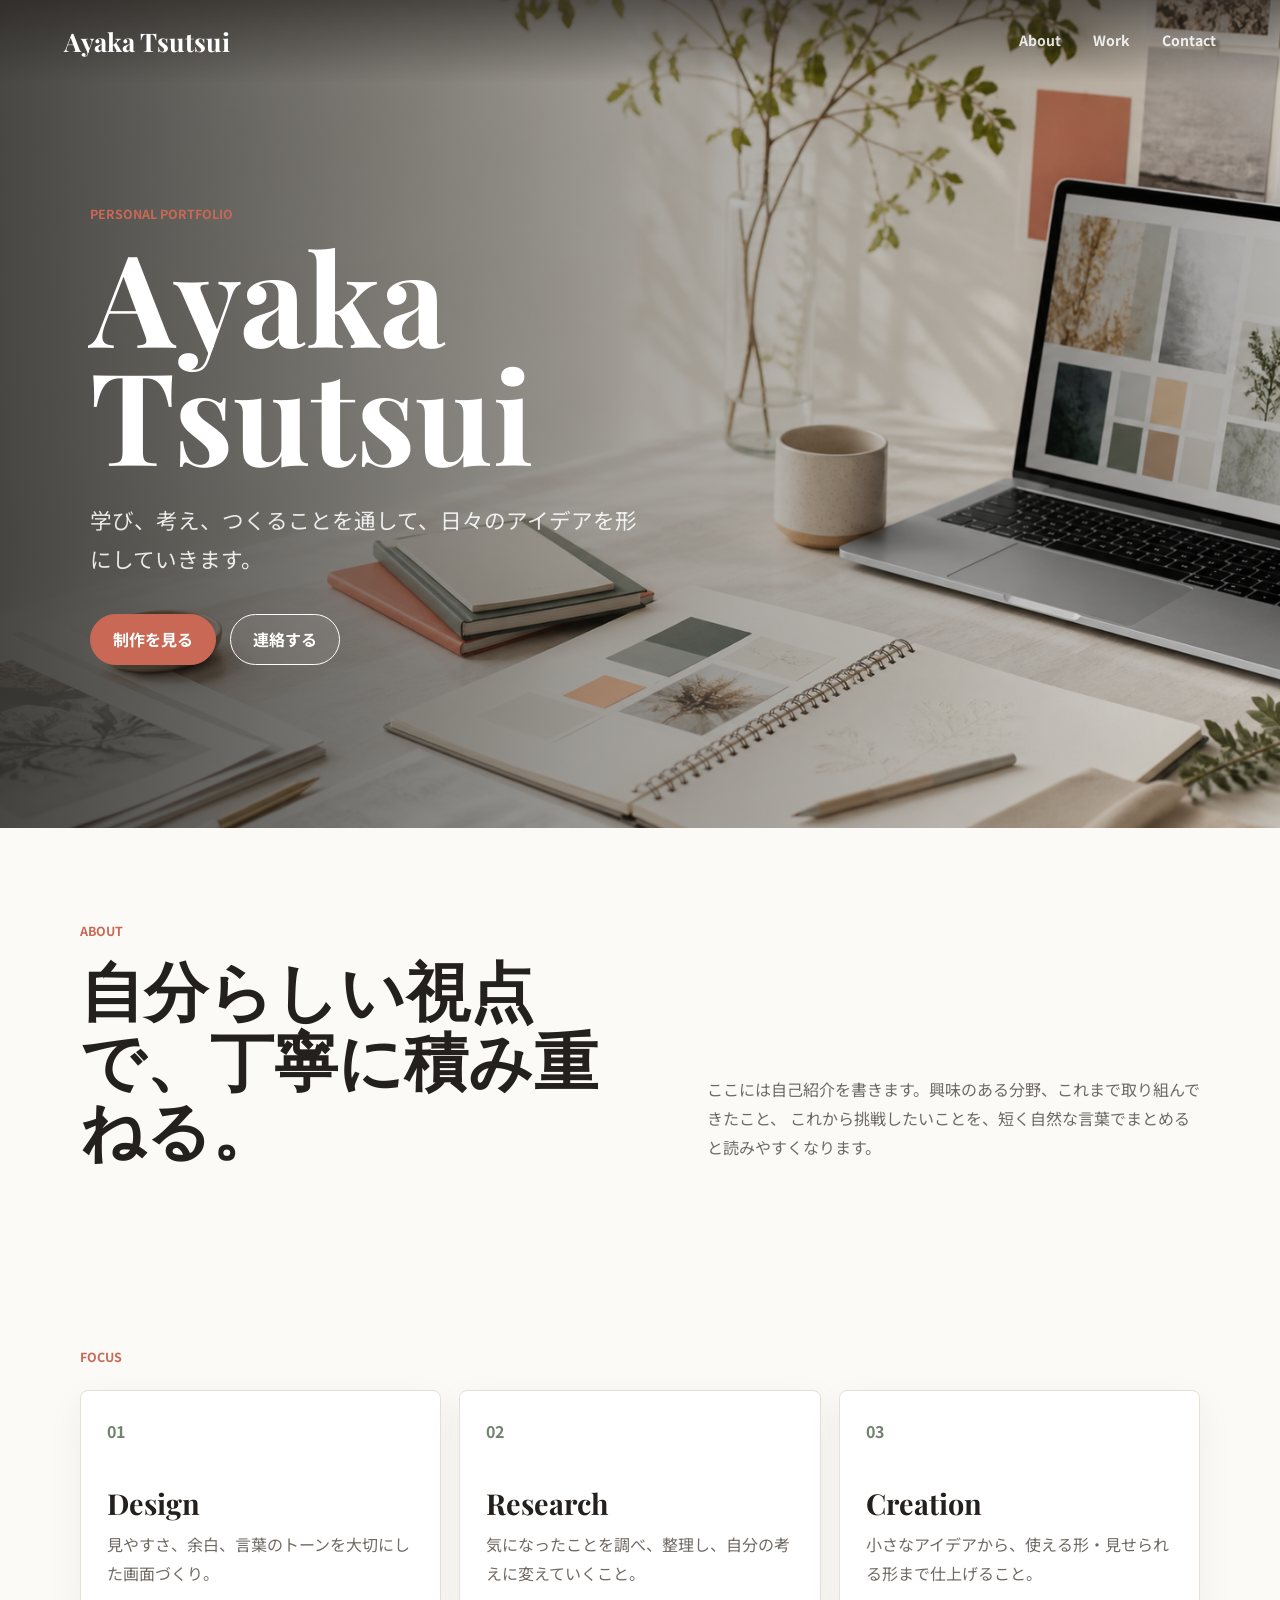
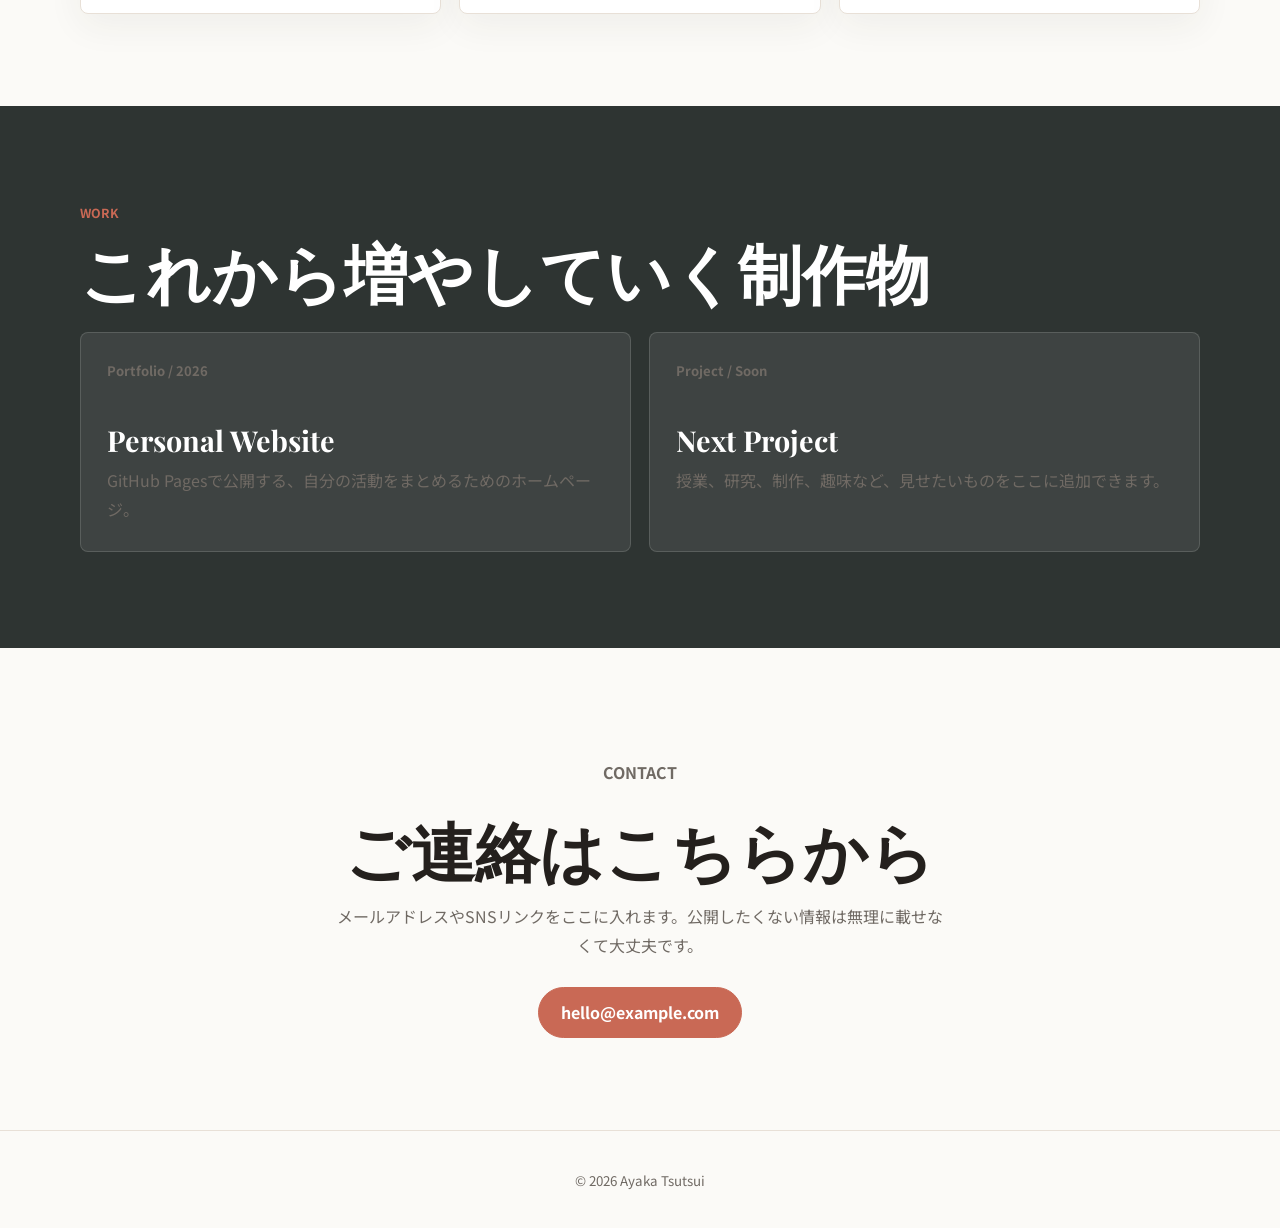
==== index.html @ d6a98eb7 "Create initial homepage" ====
<!doctype html>
<html lang="ja">
  <head>
    <meta charset="utf-8">
    <meta name="viewport" content="width=device-width, initial-scale=1">
    <meta
      name="description"
      content="Ayaka Tsutsuiのポートフォリオサイト。プロフィール、活動、制作物、連絡先を掲載しています。"
    >
    <title>Ayaka Tsutsui | Portfolio</title>
    <link rel="preconnect" href="https://fonts.googleapis.com">
    <link rel="preconnect" href="https://fonts.gstatic.com" crossorigin>
    <link
      href="https://fonts.googleapis.com/css2?family=Noto+Sans+JP:wght@400;500;700&family=Playfair+Display:wght@600;700&display=swap"
      rel="stylesheet"
    >
    <link rel="stylesheet" href="style.css">
  </head>
  <body>
    <header class="site-header">
      <a class="brand" href="#top">Ayaka Tsutsui</a>
      <nav class="nav" aria-label="メインナビゲーション">
        <a href="#about">About</a>
        <a href="#work">Work</a>
        <a href="#contact">Contact</a>
      </nav>
    </header>

    <main id="top">
      <section class="hero" aria-labelledby="hero-title">
        <div class="hero__content">
          <p class="eyebrow">Personal Portfolio</p>
          <h1 id="hero-title">Ayaka Tsutsui</h1>
          <p class="lead">
            学び、考え、つくることを通して、日々のアイデアを形にしていきます。
          </p>
          <div class="hero__actions">
            <a class="button button--primary" href="#work">制作を見る</a>
            <a class="button button--ghost" href="#contact">連絡する</a>
          </div>
        </div>
      </section>

      <section id="about" class="section section--intro">
        <div>
          <p class="section-label">About</p>
          <h2>自分らしい視点で、丁寧に積み重ねる。</h2>
        </div>
        <p>
          ここには自己紹介を書きます。興味のある分野、これまで取り組んできたこと、
          これから挑戦したいことを、短く自然な言葉でまとめると読みやすくなります。
        </p>
      </section>

      <section class="section">
        <p class="section-label">Focus</p>
        <div class="feature-grid">
          <article class="feature">
            <span>01</span>
            <h3>Design</h3>
            <p>見やすさ、余白、言葉のトーンを大切にした画面づくり。</p>
          </article>
          <article class="feature">
            <span>02</span>
            <h3>Research</h3>
            <p>気になったことを調べ、整理し、自分の考えに変えていくこと。</p>
          </article>
          <article class="feature">
            <span>03</span>
            <h3>Creation</h3>
            <p>小さなアイデアから、使える形・見せられる形まで仕上げること。</p>
          </article>
        </div>
      </section>

      <section id="work" class="section section--work">
        <div class="section-heading">
          <p class="section-label">Work</p>
          <h2>これから増やしていく制作物</h2>
        </div>
        <div class="work-list">
          <article class="work-item">
            <p class="work-item__meta">Portfolio / 2026</p>
            <h3>Personal Website</h3>
            <p>GitHub Pagesで公開する、自分の活動をまとめるためのホームページ。</p>
          </article>
          <article class="work-item">
            <p class="work-item__meta">Project / Soon</p>
            <h3>Next Project</h3>
            <p>授業、研究、制作、趣味など、見せたいものをここに追加できます。</p>
          </article>
        </div>
      </section>

      <section id="contact" class="section section--contact">
        <p class="section-label">Contact</p>
        <h2>ご連絡はこちらから</h2>
        <p>
          メールアドレスやSNSリンクをここに入れます。公開したくない情報は無理に載せなくて大丈夫です。
        </p>
        <a class="button button--primary" href="mailto:hello@example.com">hello@example.com</a>
      </section>
    </main>

    <footer class="site-footer">
      <small>&copy; 2026 Ayaka Tsutsui</small>
    </footer>
  </body>
</html>
---- style.css ----
:root {
  --bg: #fbfaf7;
  --paper: #ffffff;
  --ink: #24201d;
  --muted: #706a64;
  --line: #e8e0d7;
  --coral: #c96955;
  --sage: #72836f;
  --charcoal: #2e3432;
  --shadow: 0 22px 70px rgba(55, 45, 36, 0.14);
}

* {
  box-sizing: border-box;
}

html {
  scroll-behavior: smooth;
}

body {
  margin: 0;
  color: var(--ink);
  background: var(--bg);
  font-family: "Noto Sans JP", system-ui, sans-serif;
  line-height: 1.8;
}

a {
  color: inherit;
  text-decoration: none;
}

.site-header {
  position: fixed;
  z-index: 10;
  top: 0;
  left: 0;
  right: 0;
  display: flex;
  align-items: center;
  justify-content: space-between;
  gap: 24px;
  padding: 18px clamp(20px, 5vw, 64px);
  color: var(--paper);
  background: linear-gradient(180deg, rgba(36, 32, 29, 0.62), rgba(36, 32, 29, 0));
}

.brand {
  font-family: "Playfair Display", Georgia, serif;
  font-size: clamp(1.25rem, 2vw, 1.75rem);
  font-weight: 700;
}

.nav {
  display: flex;
  gap: clamp(14px, 3vw, 32px);
  font-size: 0.88rem;
  font-weight: 700;
}

.nav a {
  opacity: 0.86;
}

.nav a:hover {
  opacity: 1;
}

.hero {
  min-height: 92vh;
  display: grid;
  align-items: center;
  padding: 120px clamp(20px, 7vw, 92px) 80px;
  background:
    linear-gradient(90deg, rgba(26, 25, 22, 0.78), rgba(26, 25, 22, 0.38) 46%, rgba(26, 25, 22, 0.08)),
    url("assets/hero-workspace.png") center / cover;
}

.hero__content {
  width: min(680px, 100%);
  color: var(--paper);
}

.eyebrow,
.section-label {
  margin: 0 0 12px;
  color: var(--coral);
  font-size: 0.78rem;
  font-weight: 700;
  letter-spacing: 0;
  text-transform: uppercase;
}

.hero h1 {
  margin: 0;
  font-family: "Playfair Display", Georgia, serif;
  font-size: clamp(4rem, 10vw, 8.8rem);
  line-height: 0.92;
  letter-spacing: 0;
}

.lead {
  width: min(560px, 100%);
  margin: 28px 0 0;
  color: rgba(255, 255, 255, 0.88);
  font-size: clamp(1.05rem, 2vw, 1.35rem);
}

.hero__actions {
  display: flex;
  flex-wrap: wrap;
  gap: 14px;
  margin-top: 36px;
}

.button {
  display: inline-flex;
  align-items: center;
  justify-content: center;
  min-height: 46px;
  padding: 10px 22px;
  border: 1px solid currentColor;
  border-radius: 999px;
  font-weight: 700;
}

.button--primary {
  color: var(--paper);
  background: var(--coral);
  border-color: var(--coral);
}

.button--ghost {
  color: var(--paper);
  background: rgba(255, 255, 255, 0.08);
  backdrop-filter: blur(16px);
}

.section {
  width: min(1120px, calc(100% - 40px));
  margin: 0 auto;
  padding: 92px 0;
}

.section h2 {
  margin: 0;
  font-family: "Playfair Display", Georgia, serif;
  font-size: clamp(2.2rem, 5vw, 4.5rem);
  line-height: 1.08;
  letter-spacing: 0;
}

.section--intro {
  display: grid;
  grid-template-columns: minmax(0, 0.9fr) minmax(280px, 0.8fr);
  gap: clamp(32px, 6vw, 72px);
  align-items: end;
}

.section--intro > p,
.section--contact p {
  margin: 0;
  color: var(--muted);
  font-size: 1rem;
}

.feature-grid {
  display: grid;
  grid-template-columns: repeat(3, 1fr);
  gap: 18px;
  margin-top: 22px;
}

.feature,
.work-item {
  min-height: 220px;
  padding: 26px;
  border: 1px solid var(--line);
  border-radius: 8px;
  background: var(--paper);
  box-shadow: 0 12px 36px rgba(55, 45, 36, 0.06);
}

.feature span {
  color: var(--sage);
  font-weight: 700;
}

.feature h3,
.work-item h3 {
  margin: 42px 0 10px;
  font-family: "Playfair Display", Georgia, serif;
  font-size: 1.8rem;
  line-height: 1.1;
}

.feature p,
.work-item p {
  margin: 0;
  color: var(--muted);
}

.section--work {
  width: 100%;
  max-width: none;
  padding: 96px clamp(20px, 5vw, 64px);
  color: var(--paper);
  background: var(--charcoal);
}

.section-heading,
.work-list {
  width: min(1120px, 100%);
  margin-inline: auto;
}

.work-list {
  display: grid;
  grid-template-columns: repeat(2, 1fr);
  gap: 18px;
  margin-top: 26px;
}

.work-item {
  background: rgba(255, 255, 255, 0.08);
  border-color: rgba(255, 255, 255, 0.14);
  box-shadow: none;
}

.work-item__meta {
  color: #d6b8ad;
  font-size: 0.82rem;
  font-weight: 700;
}

.work-item h3 {
  color: var(--paper);
}

.section--contact {
  text-align: center;
}

.section--contact p {
  width: min(620px, 100%);
  margin: 18px auto 28px;
}

.section--contact .button {
  color: var(--paper);
}

.site-footer {
  padding: 34px 20px;
  color: var(--muted);
  text-align: center;
  border-top: 1px solid var(--line);
}

@media (max-width: 780px) {
  .site-header {
    align-items: flex-start;
    padding: 14px 18px;
  }

  .nav {
    gap: 12px;
    font-size: 0.78rem;
  }

  .hero {
    min-height: 86vh;
    padding: 104px 20px 54px;
    background:
      linear-gradient(180deg, rgba(26, 25, 22, 0.75), rgba(26, 25, 22, 0.4)),
      url("assets/hero-workspace.png") center / cover;
  }

  .hero h1 {
    font-size: clamp(3.4rem, 18vw, 5.2rem);
  }

  .section {
    width: min(100% - 32px, 1120px);
    padding: 68px 0;
  }

  .section--intro,
  .feature-grid,
  .work-list {
    grid-template-columns: 1fr;
  }

  .feature,
  .work-item {
    min-height: 190px;
  }
}
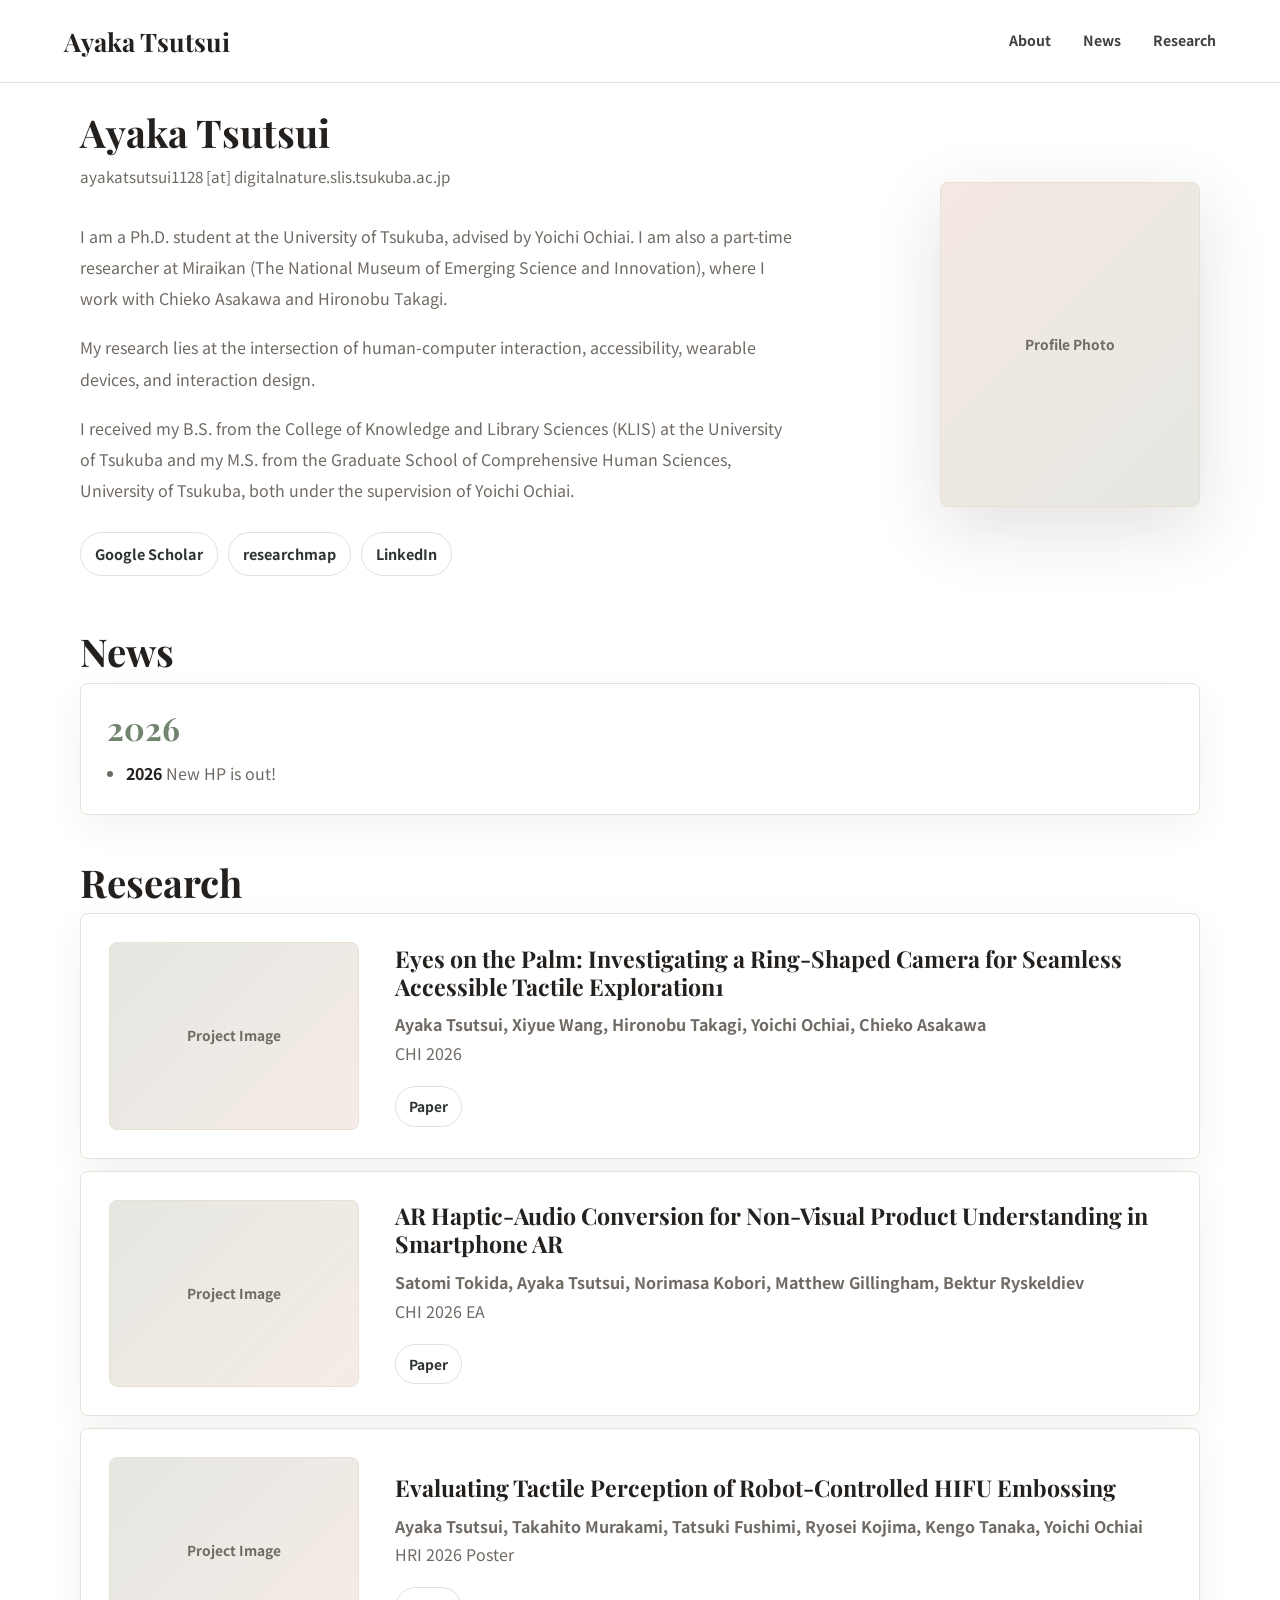
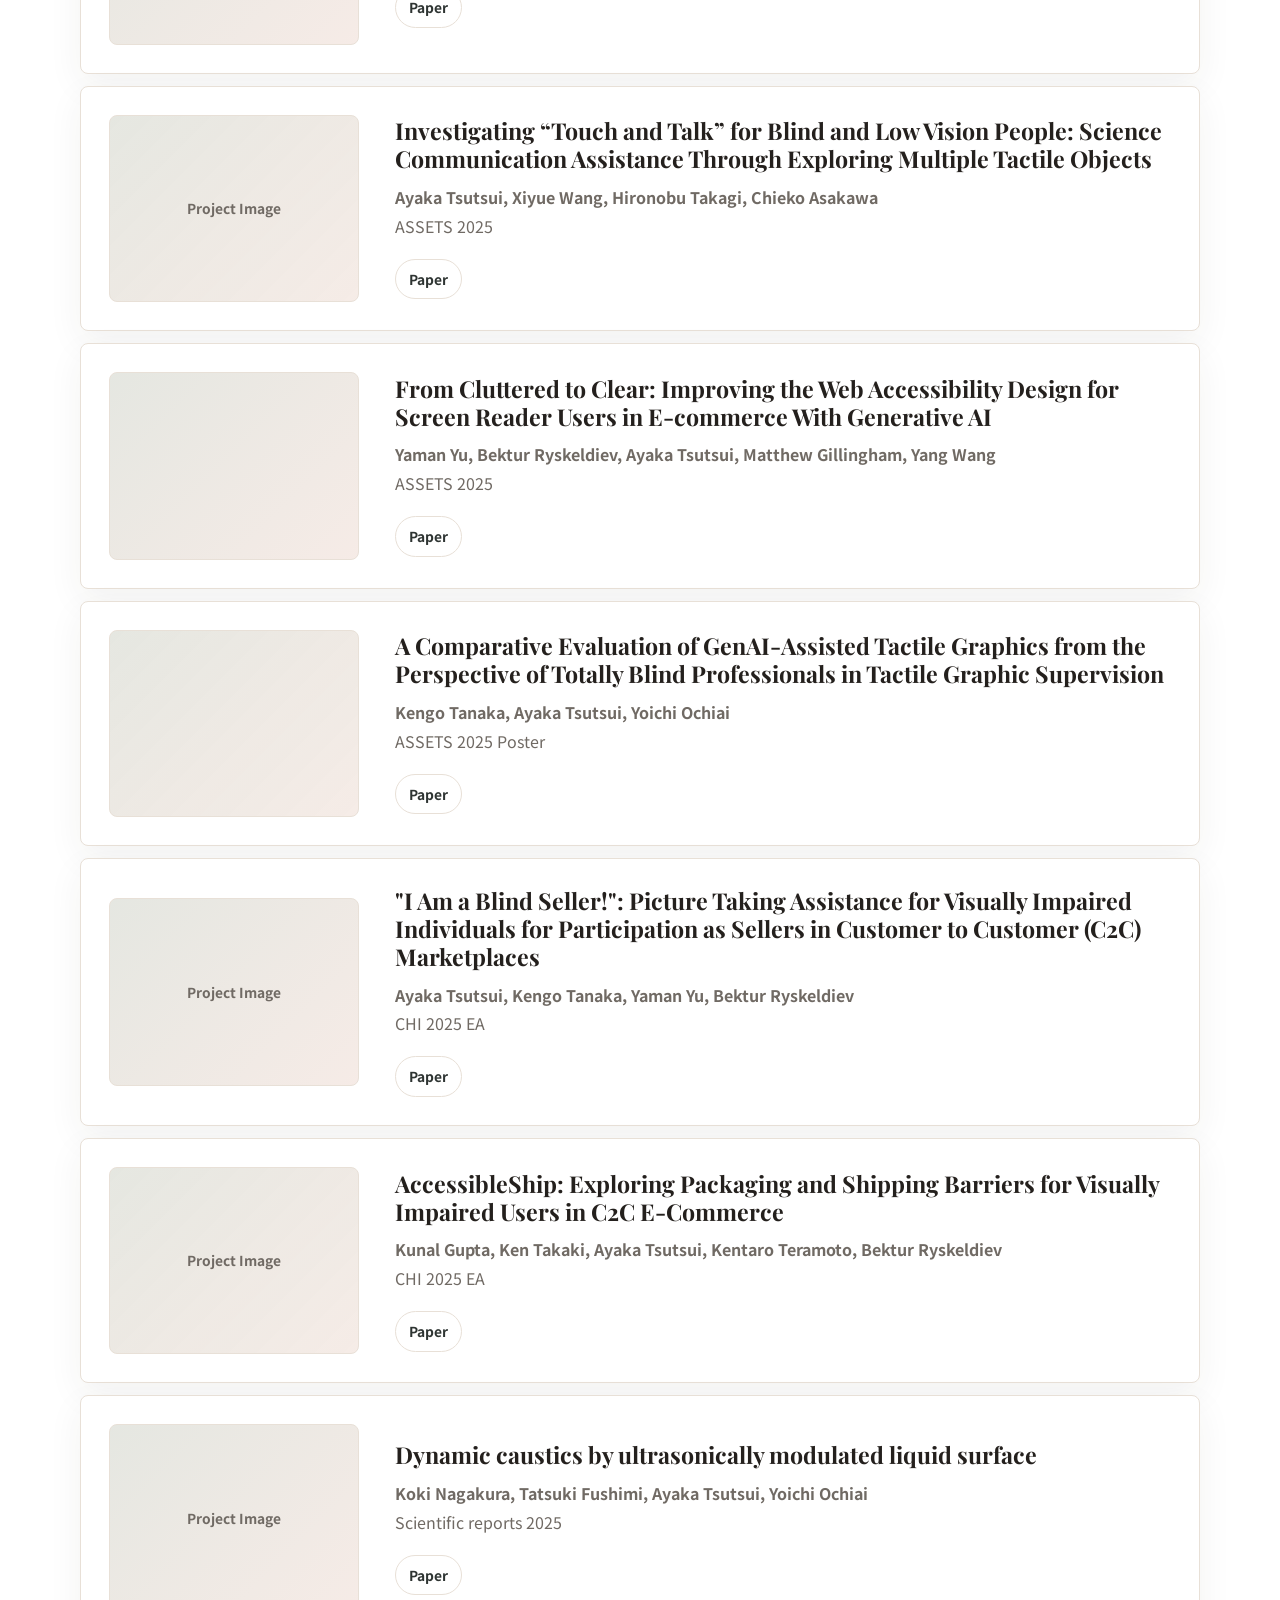
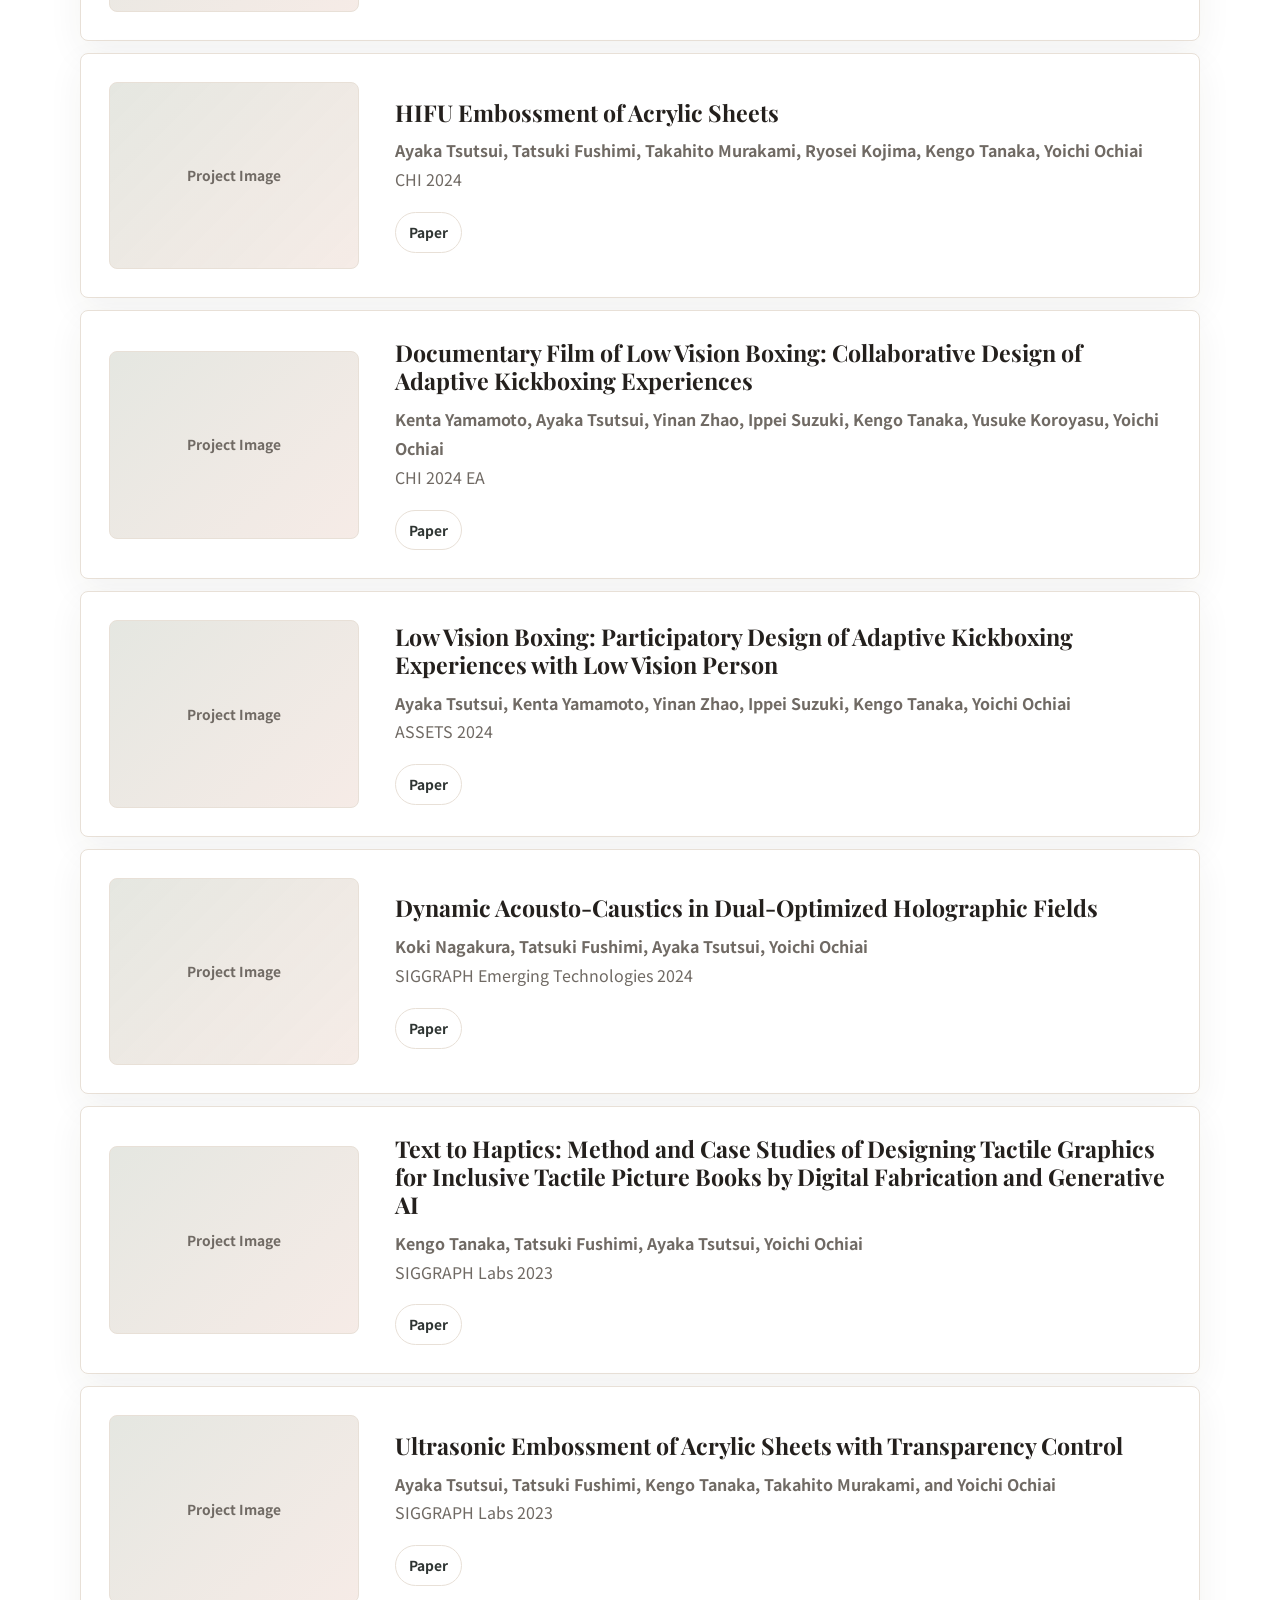
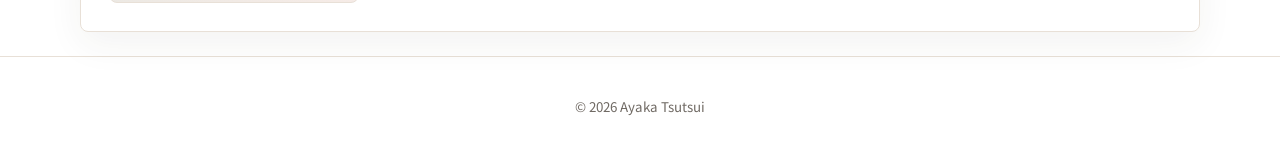
==== commit 252703ff: "Update homepage content" ====
--- a/index.html
+++ b/index.html
@@ -21,85 +21,342 @@
       <a class="brand" href="#top">Ayaka Tsutsui</a>
       <nav class="nav" aria-label="メインナビゲーション">
         <a href="#about">About</a>
-        <a href="#work">Work</a>
-        <a href="#contact">Contact</a>
+        <a href="#news">News</a>
+        <a href="#research">Research</a>
+        <!-- <a href="publications.html">Publications</a> -->
       </nav>
     </header>
 
     <main id="top">
-      <section class="hero" aria-labelledby="hero-title">
-        <div class="hero__content">
-          <p class="eyebrow">Personal Portfolio</p>
+      <section id="about" class="profile-hero" aria-labelledby="hero-title">
+        <div class="profile-copy">
           <h1 id="hero-title">Ayaka Tsutsui</h1>
-          <p class="lead">
-            学び、考え、つくることを通して、日々のアイデアを形にしていきます。
-          </p>
-          <div class="hero__actions">
-            <a class="button button--primary" href="#work">制作を見る</a>
-            <a class="button button--ghost" href="#contact">連絡する</a>
+          <p class="profile-email">ayakatsutsui1128 [at] digitalnature.slis.tsukuba.ac.jp</p>
+          <div class="profile-text">
+            <p>
+              I am a Ph.D. student at the University of Tsukuba, advised by Yoichi Ochiai. I am also a part-time researcher at Miraikan (The National Museum of Emerging Science and Innovation), where I work with Chieko Asakawa and Hironobu Takagi.
+            </p>
+            <p>
+              My research lies at the intersection of human-computer interaction, accessibility, wearable devices, and interaction design.
+            </p>
+            <p>
+              I received my B.S. from the College of Knowledge and Library Sciences (KLIS) at the University of Tsukuba and my M.S. from the Graduate School of Comprehensive Human Sciences, University of Tsukuba, both under the supervision of Yoichi Ochiai.
+            </p>
+          </div>
+          <div class="profile-links" aria-label="プロフィールリンク">
+            <a href="https://scholar.google.com/citations?user=X8KCWFUAAAAJ&amp;hl=ja" aria-label="Google Scholar">Google Scholar</a>
+            <a href="https://researchmap.jp/tsutsui.ayaka.2025" aria-label="researchmap">researchmap</a>
+            <!-- <a href="#" aria-label="GitHub">GitHub</a> -->
+            <a href="https://www.linkedin.com/in/ayaka-tsutsui-a34637187/?originalSubdomain=jp" aria-label="LinkedIn">LinkedIn</a>
           </div>
         </div>
-      </section>
-
-      <section id="about" class="section section--intro">
-        <div>
-          <p class="section-label">About</p>
-          <h2>自分らしい視点で、丁寧に積み重ねる。</h2>
-        </div>
-        <p>
-          ここには自己紹介を書きます。興味のある分野、これまで取り組んできたこと、
-          これから挑戦したいことを、短く自然な言葉でまとめると読みやすくなります。
-        </p>
-      </section>
-
-      <section class="section">
-        <p class="section-label">Focus</p>
-        <div class="feature-grid">
-          <article class="feature">
-            <span>01</span>
-            <h3>Design</h3>
-            <p>見やすさ、余白、言葉のトーンを大切にした画面づくり。</p>
-          </article>
-          <article class="feature">
-            <span>02</span>
-            <h3>Research</h3>
-            <p>気になったことを調べ、整理し、自分の考えに変えていくこと。</p>
-          </article>
-          <article class="feature">
-            <span>03</span>
-            <h3>Creation</h3>
-            <p>小さなアイデアから、使える形・見せられる形まで仕上げること。</p>
-          </article>
+        <div class="profile-photo" aria-label="プロフィール写真">
+          <span>Profile Photo</span>
         </div>
       </section>
 
-      <section id="work" class="section section--work">
-        <div class="section-heading">
-          <p class="section-label">Work</p>
-          <h2>これから増やしていく制作物</h2>
-        </div>
-        <div class="work-list">
-          <article class="work-item">
-            <p class="work-item__meta">Portfolio / 2026</p>
-            <h3>Personal Website</h3>
-            <p>GitHub Pagesで公開する、自分の活動をまとめるためのホームページ。</p>
-          </article>
-          <article class="work-item">
-            <p class="work-item__meta">Project / Soon</p>
-            <h3>Next Project</h3>
-            <p>授業、研究、制作、趣味など、見せたいものをここに追加できます。</p>
-          </article>
+      <section id="news" class="section section--news" aria-labelledby="news-title">
+        <h2 id="news-title">News</h2>
+        <div class="news-list">
+          <article class="news-year">
+            <h3>2026</h3>
+            <ul>
+              <li><time datetime="2026">2026</time> New HP is out!</li>
+              <!-- <li><time datetime="2026">2026</time> 新しい研究・活動情報を追加予定です。</li> -->
+            </ul>
+          </article>
+          <!-- <article class="news-year">
+            <h3>2025</h3>
+            <ul>
+              <li><time datetime="2025">2025</time> ここにニュースや発表実績を追加できます。</li>
+            </ul>
+          </article> -->
         </div>
       </section>
 
-      <section id="contact" class="section section--contact">
-        <p class="section-label">Contact</p>
-        <h2>ご連絡はこちらから</h2>
-        <p>
-          メールアドレスやSNSリンクをここに入れます。公開したくない情報は無理に載せなくて大丈夫です。
-        </p>
-        <a class="button button--primary" href="mailto:hello@example.com">hello@example.com</a>
+      <section id="research" class="section section--research" aria-labelledby="research-title">
+        <h2 id="research-title">Research</h2>
+        <div class="research-list">
+          <article class="research-item">
+            <div class="research-image">
+              <span>Project Image</span>
+            </div>
+            <div class="research-content">
+              <h3>Eyes on the Palm: Investigating a Ring-Shaped Camera for Seamless Accessible Tactile Exploration1</h3>
+              <p class="research-authors">Ayaka Tsutsui, Xiyue Wang, Hironobu Takagi, Yoichi Ochiai, Chieko Asakawa</p>
+              <p>
+                CHI 2026
+              </p>
+              <div class="research-links">
+                <!-- <a href="#">Project Page</a> -->
+                <a href="https://dl.acm.org/doi/full/10.1145/3772318.3791659">Paper</a>
+                <!-- <a href="#">PDF</a> -->
+              </div>
+            </div>
+          </article>
+
+            <article class="research-item">
+            <div class="research-image">
+              <span>Project Image</span>
+            </div>
+            <div class="research-content">
+              <h3>AR Haptic-Audio Conversion for Non-Visual Product Understanding in Smartphone AR</h3>
+              <p class="research-authors">Satomi Tokida, Ayaka Tsutsui, Norimasa Kobori, Matthew Gillingham, Bektur Ryskeldiev</p>
+              <p>
+                CHI 2026 EA
+              </p>
+              <div class="research-links">
+                <!-- <a href="#">Project Page</a> -->
+                <a href="https://dl.acm.org/doi/full/10.1145/3772363.3798874">Paper</a>
+                <!-- <a href="#">PDF</a> -->
+              </div>
+            </div>
+          </article>
+
+            <article class="research-item">
+            <div class="research-image">
+              <span>Project Image</span>
+            </div>
+            <div class="research-content">
+              <h3>Evaluating Tactile Perception of Robot-Controlled HIFU Embossing</h3>
+              <p class="research-authors">Ayaka Tsutsui, Takahito Murakami, Tatsuki Fushimi, Ryosei Kojima, Kengo Tanaka, Yoichi Ochiai</p>
+              <p>
+                HRI 2026 Poster
+              </p>
+              <div class="research-links">
+                <!-- <a href="#">Project Page</a> -->
+                <a href="https://dl.acm.org/doi/abs/10.1145/3776734.3794457">Paper</a>
+                <!-- <a href="#">PDF</a> -->
+              </div>
+            </div>
+          </article>
+
+          <article class="research-item">
+            <div class="research-image">
+              <span>Project Image</span>
+            </div>
+            <div class="research-content">
+              <h3>Investigating “Touch and Talk” for Blind and Low Vision People: Science Communication Assistance Through Exploring Multiple Tactile Objects</h3>
+              <p class="research-authors">Ayaka Tsutsui, Xiyue Wang, Hironobu Takagi, Chieko Asakawa</p>
+              <p>
+                ASSETS 2025
+              </p>
+              <div class="research-links">
+                <!-- <a href="#">Project Page</a> -->
+                <a href="https://dl.acm.org/doi/full/10.1145/3663547.3746373">Paper</a>
+                <!-- <a href="#">PDF</a> -->
+              </div>
+            </div>
+          </article>
+
+          <article class="research-item">
+            <div class="research-image">
+              <span></span>
+            </div>
+            <div class="research-content">
+              <h3>From Cluttered to Clear: Improving the Web Accessibility Design for Screen Reader Users in E-commerce With Generative AI</h3>
+              <p class="research-authors">Yaman Yu, Bektur Ryskeldiev, Ayaka Tsutsui, Matthew Gillingham, Yang Wang</p>
+              <p>
+                ASSETS 2025
+              </p>
+              <div class="research-links">
+                <!-- <a href="#">Project Page</a> -->
+                <a href="https://dl.acm.org/doi/full/10.1145/3663547.3746353">Paper</a>
+                <!-- <a href="#">PDF</a> -->
+              </div>
+            </div>
+          </article>
+
+          <article class="research-item">
+            <div class="research-image">
+              <span></span>
+            </div>
+            <div class="research-content">
+              <h3>A Comparative Evaluation of GenAI-Assisted Tactile Graphics from the Perspective of Totally Blind Professionals in Tactile Graphic Supervision</h3>
+              <p class="research-authors">Kengo Tanaka, Ayaka Tsutsui, Yoichi Ochiai</p>
+              <p>
+                ASSETS 2025 Poster  
+              </p>
+              <div class="research-links">
+                <!-- <a href="#">Project Page</a> -->
+                <a href="https://dl.acm.org/doi/full/10.1145/3663547.3759740">Paper</a>
+                <!-- <a href="#">PDF</a> -->
+              </div>
+            </div>
+          </article>
+
+          <article class="research-item">
+            <div class="research-image">
+              <span>Project Image</span>
+            </div>
+            <div class="research-content">
+              <h3>"I Am a Blind Seller!": Picture Taking Assistance for Visually Impaired Individuals for Participation as Sellers in Customer to Customer (C2C) Marketplaces</h3>
+              <p class="research-authors">
+                Ayaka Tsutsui, Kengo Tanaka, Yaman Yu, Bektur Ryskeldiev</p>
+              <p>
+                CHI 2025 EA  
+              </p>
+              <div class="research-links">
+                <!-- <a href="#">Project Page</a> -->
+                <a href="https://dl.acm.org/doi/full/10.1145/3706599.3720150">Paper</a>
+                <!-- <a href="#">Code</a> -->
+              </div>
+            </div>
+          </article>
+
+            <article class="research-item">
+            <div class="research-image">
+              <span>Project Image</span>
+            </div>
+            <div class="research-content">
+              <h3>AccessibleShip: Exploring Packaging and Shipping Barriers for Visually Impaired Users in C2C E-Commerce</h3>
+              <p class="research-authors">
+                Kunal Gupta, Ken Takaki, Ayaka Tsutsui, Kentaro Teramoto, Bektur Ryskeldiev</p>
+              <p>
+                CHI 2025 EA  
+              </p>
+              <div class="research-links">
+                <!-- <a href="#">Project Page</a> -->
+                <a href="https://dl.acm.org/doi/full/10.1145/3706599.3706665">Paper</a>
+                <!-- <a href="#">Code</a> -->
+              </div>
+            </div>
+          </article>
+
+
+            <article class="research-item">
+            <div class="research-image">
+              <span>Project Image</span>
+            </div>
+            <div class="research-content">
+              <h3>Dynamic caustics by ultrasonically modulated liquid surface</h3>
+              <p class="research-authors">
+                Koki Nagakura, Tatsuki Fushimi, Ayaka Tsutsui, Yoichi Ochiai</p>
+              <p>
+                Scientific reports 2025
+              </p>
+              <div class="research-links">
+                <!-- <a href="#">Project Page</a> -->
+                <a href="https://www.nature.com/articles/s41598-025-16190-3">Paper</a>
+                <!-- <a href="#">Code</a> -->
+              </div>
+            </div>
+          </article>
+
+            <article class="research-item">
+            <div class="research-image">
+              <span>Project Image</span>
+            </div>
+            <div class="research-content">
+              <h3>HIFU Embossment of Acrylic Sheets</h3>
+              <p class="research-authors">
+                Ayaka Tsutsui, Tatsuki Fushimi, Takahito Murakami, Ryosei Kojima, Kengo Tanaka, Yoichi Ochiai</p>
+              <p>
+                CHI 2024
+              </p>
+              <div class="research-links">
+                <!-- <a href="#">Project Page</a> -->
+                <a href="https://dl.acm.org/doi/full/10.1145/3613904.3642890">Paper</a>
+                <!-- <a href="#">Code</a> -->
+              </div>
+            </div>
+          </article>
+
+                      <article class="research-item">
+            <div class="research-image">
+              <span>Project Image</span>
+            </div>
+            <div class="research-content">
+              <h3>Documentary Film of Low Vision Boxing: Collaborative Design of Adaptive Kickboxing Experiences</h3>
+              <p class="research-authors">
+                Kenta Yamamoto, Ayaka Tsutsui, Yinan Zhao, Ippei Suzuki, Kengo Tanaka, Yusuke Koroyasu, Yoichi Ochiai</p>
+              <p>
+                CHI 2024 EA 
+              </p>
+              <div class="research-links">
+                <!-- <a href="#">Project Page</a> -->
+                <a href="https://dl.acm.org/doi/full/10.1145/3613905.3649124">Paper</a>
+                <!-- <a href="#">Code</a> -->
+              </div>
+            </div>
+          </article>
+
+            <article class="research-item">
+            <div class="research-image">
+              <span>Project Image</span>
+            </div>
+            <div class="research-content">
+              <h3>Low Vision Boxing: Participatory Design of Adaptive Kickboxing Experiences with Low Vision Person</h3>
+              <p class="research-authors">
+                Ayaka Tsutsui, Kenta Yamamoto, Yinan Zhao, Ippei Suzuki, Kengo Tanaka, Yoichi Ochiai</p>
+              <p>
+                ASSETS 2024
+              </p>
+              <div class="research-links">
+                <!-- <a href="#">Project Page</a> -->
+                <a href="https://dl.acm.org/doi/abs/10.1145/3663548.3675619">Paper</a>
+                <!-- <a href="#">Code</a> -->
+              </div>
+            </div>
+          </article>
+
+            <article class="research-item">
+            <div class="research-image">
+              <span>Project Image</span>
+            </div>
+            <div class="research-content">
+              <h3>Dynamic Acousto-Caustics in Dual-Optimized Holographic Fields</h3>
+              <p class="research-authors">
+                Koki Nagakura, Tatsuki Fushimi, Ayaka Tsutsui, Yoichi Ochiai</p>
+              <p>
+                SIGGRAPH Emerging Technologies 2024
+              </p>
+              <div class="research-links">
+                <!-- <a href="#">Project Page</a> -->
+                <a href="https://dl.acm.org/doi/abs/10.1145/3641517.3664384">Paper</a>
+                <!-- <a href="#">Code</a> -->
+              </div>
+            </div>
+          </article>
+
+           <article class="research-item">
+            <div class="research-image">
+              <span>Project Image</span>
+            </div>
+            <div class="research-content">
+              <h3>Text to Haptics: Method and Case Studies of Designing Tactile Graphics for Inclusive Tactile Picture Books by Digital Fabrication and Generative AI</h3>
+              <p class="research-authors">Kengo Tanaka, Tatsuki Fushimi, Ayaka Tsutsui, Yoichi Ochiai</p>
+              <p>
+                SIGGRAPH Labs 2023
+              </p>
+              <div class="research-links">
+                <!-- <a href="#">Project Page</a> -->
+                <a href="https://dl.acm.org/doi/abs/10.1145/3588029.3595471">Paper</a>
+                <!-- <a href="#">PDF</a> -->
+              </div>
+            </div>
+          </article>
+
+          <article class="research-item">
+            <div class="research-image">
+              <span>Project Image</span>
+            </div>
+            <div class="research-content">
+              <h3>Ultrasonic Embossment of Acrylic Sheets with Transparency Control</h3>
+              <p class="research-authors">Ayaka Tsutsui, Tatsuki Fushimi, Kengo Tanaka, Takahito Murakami, and Yoichi Ochiai</p>
+              <p>
+                SIGGRAPH Labs 2023 
+              </p>
+              <div class="research-links">
+                <!-- <a href="#">Project Page</a> -->
+                <a href="https://doi.org/10.1145/3588029.3595475">Paper</a>
+                <!-- <a href="#">PDF</a> -->
+              </div>
+            </div>
+          </article>
+        </div>
       </section>
+
     </main>
 
     <footer class="site-footer">
--- a/style.css
+++ b/style.css
@@ -21,7 +21,7 @@
 body {
   margin: 0;
   color: var(--ink);
-  background: var(--bg);
+  background: var(--paper);
   font-family: "Noto Sans JP", system-ui, sans-serif;
   line-height: 1.8;
 }
@@ -32,7 +32,7 @@
 }
 
 .site-header {
-  position: fixed;
+  position: sticky;
   z-index: 10;
   top: 0;
   left: 0;
@@ -42,8 +42,10 @@
   justify-content: space-between;
   gap: 24px;
   padding: 18px clamp(20px, 5vw, 64px);
-  color: var(--paper);
-  background: linear-gradient(180deg, rgba(36, 32, 29, 0.62), rgba(36, 32, 29, 0));
+  color: var(--ink);
+  background: rgba(255, 255, 255, 0.86);
+  border-bottom: 1px solid var(--line);
+  backdrop-filter: blur(18px);
 }
 
 .brand {
@@ -54,6 +56,8 @@
 
 .nav {
   display: flex;
+  flex-wrap: wrap;
+  justify-content: flex-end;
   gap: clamp(14px, 3vw, 32px);
   font-size: 0.88rem;
   font-weight: 700;
@@ -67,51 +71,76 @@
   opacity: 1;
 }
 
-.hero {
-  min-height: 92vh;
-  display: grid;
-  align-items: center;
-  padding: 120px clamp(20px, 7vw, 92px) 80px;
-  background:
-    linear-gradient(90deg, rgba(26, 25, 22, 0.78), rgba(26, 25, 22, 0.38) 46%, rgba(26, 25, 22, 0.08)),
-    url("assets/hero-workspace.png") center / cover;
-}
-
-.hero__content {
-  width: min(680px, 100%);
-  color: var(--paper);
-}
-
-.eyebrow,
-.section-label {
-  margin: 0 0 12px;
-  color: var(--coral);
-  font-size: 0.78rem;
-  font-weight: 700;
+.profile-hero {
+  width: min(1120px, calc(100% - 40px));
+  min-height: 420px;
+  margin: 0 auto;
+  display: grid;
+  grid-template-columns: minmax(0, 1fr) minmax(180px, 260px);
+  align-items: center;
+  gap: clamp(28px, 5vw, 58px);
+  padding: 30px 0 32px;
+  background: var(--paper);
+}
+
+.profile-copy {
+  width: min(760px, 100%);
+  color: var(--ink);
+}
+
+.profile-hero h1 {
+  margin: 0;
+  font-family: "Playfair Display", Georgia, serif;
+  font-size: clamp(1.8rem, 3vw, 2.7rem);
+  line-height: 1;
   letter-spacing: 0;
-  text-transform: uppercase;
-}
-
-.hero h1 {
-  margin: 0;
-  font-family: "Playfair Display", Georgia, serif;
-  font-size: clamp(4rem, 10vw, 8.8rem);
-  line-height: 0.92;
-  letter-spacing: 0;
-}
-
-.lead {
-  width: min(560px, 100%);
-  margin: 28px 0 0;
-  color: rgba(255, 255, 255, 0.88);
-  font-size: clamp(1.05rem, 2vw, 1.35rem);
-}
-
-.hero__actions {
+}
+
+.profile-text {
+  width: min(720px, 100%);
+  margin: 30px 0 0;
+  color: var(--muted);
+  font-size: 1rem;
+  line-height: 1.95;
+}
+
+.profile-email {
+  margin: 12px 0 0;
+  color: var(--muted);
+  font-size: 0.95rem;
+}
+
+.profile-text p {
+  margin: 0;
+}
+
+.profile-text p + p {
+  margin-top: 18px;
+}
+
+.profile-links {
   display: flex;
   flex-wrap: wrap;
-  gap: 14px;
-  margin-top: 36px;
+  gap: 10px;
+  margin-top: 26px;
+}
+
+.profile-links a {
+  display: inline-flex;
+  align-items: center;
+  min-height: 38px;
+  padding: 8px 14px;
+  border: 1px solid var(--line);
+  border-radius: 999px;
+  color: var(--charcoal);
+  background: var(--paper);
+  font-size: 0.9rem;
+  font-weight: 700;
+}
+
+.profile-links a:hover {
+  border-color: var(--coral);
+  color: var(--coral);
 }
 
 .button {
@@ -132,49 +161,216 @@
 }
 
 .button--ghost {
-  color: var(--paper);
-  background: rgba(255, 255, 255, 0.08);
-  backdrop-filter: blur(16px);
+  color: var(--ink);
+  background: transparent;
+}
+
+.profile-photo {
+  position: relative;
+  aspect-ratio: 4 / 5;
+  overflow: hidden;
+  border: 1px solid var(--line);
+  border-radius: 8px;
+  background:
+    linear-gradient(135deg, rgba(201, 105, 85, 0.12), rgba(114, 131, 111, 0.16)),
+    var(--bg);
+  box-shadow: var(--shadow);
+}
+
+.profile-photo span {
+  position: absolute;
+  inset: 0;
+  display: grid;
+  place-items: center;
+  color: var(--muted);
+  font-size: 0.86rem;
+  font-weight: 700;
 }
 
 .section {
   width: min(1120px, calc(100% - 40px));
   margin: 0 auto;
-  padding: 92px 0;
+  padding: 24px 0;
+}
+
+.page-hero {
+  width: min(1120px, calc(100% - 40px));
+  margin: 0 auto;
+  padding: 88px 0 28px;
+}
+
+.page-hero h1 {
+  margin: 0;
+  font-family: "Playfair Display", Georgia, serif;
+  font-size: clamp(3.6rem, 8vw, 7rem);
+  line-height: 0.96;
+  letter-spacing: 0;
+}
+
+.page-hero p {
+  width: min(720px, 100%);
+  margin: 24px 0 0;
+  color: var(--muted);
+  font-size: 1.05rem;
 }
 
 .section h2 {
   margin: 0;
   font-family: "Playfair Display", Georgia, serif;
-  font-size: clamp(2.2rem, 5vw, 4.5rem);
-  line-height: 1.08;
+  font-size: clamp(1.8rem, 3vw, 2.7rem);
+  line-height: 1;
   letter-spacing: 0;
 }
 
-.section--intro {
-  display: grid;
-  grid-template-columns: minmax(0, 0.9fr) minmax(280px, 0.8fr);
-  gap: clamp(32px, 6vw, 72px);
-  align-items: end;
-}
-
-.section--intro > p,
-.section--contact p {
-  margin: 0;
-  color: var(--muted);
-  font-size: 1rem;
-}
-
-.feature-grid {
-  display: grid;
-  grid-template-columns: repeat(3, 1fr);
+.section-summary {
+  width: min(720px, 100%);
+  margin: 16px 0 0;
+  color: var(--muted);
+}
+
+.text-link {
+  display: inline-flex;
+  margin-top: 14px;
+  color: var(--charcoal);
+  font-weight: 700;
+  text-decoration: underline;
+  text-decoration-color: var(--line);
+  text-underline-offset: 4px;
+}
+
+.text-link:hover {
+  color: var(--coral);
+  text-decoration-color: var(--coral);
+}
+
+.news-list {
+  display: grid;
+  gap: 10px;
+  margin-top: 12px;
+}
+
+.news-year {
+  padding: 26px;
+  border: 1px solid var(--line);
+  border-radius: 8px;
+  background: var(--paper);
+  box-shadow: 0 12px 36px rgba(55, 45, 36, 0.06);
+}
+
+.news-year h3 {
+  margin: 0 0 14px;
+  color: var(--sage);
+  font-family: "Playfair Display", Georgia, serif;
+  font-size: 2rem;
+  line-height: 1.1;
+}
+
+.news-year ul {
+  display: grid;
+  gap: 10px;
+  margin: 0;
+  padding-left: 1.2em;
+}
+
+.news-year li {
+  color: var(--muted);
+}
+
+.news-year time {
+  color: var(--ink);
+  font-weight: 700;
+}
+
+.research-list {
+  display: grid;
+  gap: 12px;
+  margin-top: 12px;
+}
+
+.research-item {
+  display: grid;
+  grid-template-columns: minmax(170px, 250px) minmax(0, 1fr);
+  gap: clamp(20px, 4vw, 36px);
+  align-items: center;
+  padding: 28px;
+  border: 1px solid var(--line);
+  border-radius: 8px;
+  background: var(--paper);
+  box-shadow: 0 12px 36px rgba(55, 45, 36, 0.06);
+}
+
+.research-image {
+  aspect-ratio: 4 / 3;
+  display: grid;
+  place-items: center;
+  overflow: hidden;
+  border: 1px solid var(--line);
+  border-radius: 8px;
+  color: var(--muted);
+  background:
+    linear-gradient(135deg, rgba(114, 131, 111, 0.16), rgba(201, 105, 85, 0.1)),
+    var(--bg);
+  font-size: 0.86rem;
+  font-weight: 700;
+}
+
+.research-content h3 {
+  margin: 0 0 10px;
+  font-family: "Playfair Display", Georgia, serif;
+  font-size: 1.45rem;
+  line-height: 1.2;
+}
+
+.research-authors {
+  color: var(--ink);
+  font-weight: 700;
+}
+
+.research-content p {
+  margin: 0;
+  color: var(--muted);
+}
+
+.research-links {
+  display: flex;
+  flex-wrap: wrap;
+  gap: 10px;
+  margin-top: 18px;
+}
+
+.research-links a {
+  display: inline-flex;
+  align-items: center;
+  min-height: 36px;
+  padding: 7px 13px;
+  border: 1px solid var(--line);
+  border-radius: 999px;
+  color: var(--charcoal);
+  font-size: 0.86rem;
+  font-weight: 700;
+}
+
+.research-links a:hover {
+  border-color: var(--coral);
+  color: var(--coral);
+}
+
+.publication-section {
+  padding-top: 56px;
+}
+
+.publication-list {
+  display: grid;
   gap: 18px;
-  margin-top: 22px;
-}
-
-.feature,
-.work-item {
-  min-height: 220px;
+  margin: 28px 0 0;
+  padding: 0;
+  list-style: none;
+}
+
+.publication-item {
+  display: grid;
+  grid-template-columns: 96px minmax(0, 1fr);
+  gap: 24px;
   padding: 26px;
   border: 1px solid var(--line);
   border-radius: 8px;
@@ -182,73 +378,54 @@
   box-shadow: 0 12px 36px rgba(55, 45, 36, 0.06);
 }
 
-.feature span {
+.publication-year {
+  margin: 0;
   color: var(--sage);
-  font-weight: 700;
-}
-
-.feature h3,
-.work-item h3 {
-  margin: 42px 0 10px;
   font-family: "Playfair Display", Georgia, serif;
   font-size: 1.8rem;
+  font-weight: 700;
   line-height: 1.1;
 }
 
-.feature p,
-.work-item p {
-  margin: 0;
-  color: var(--muted);
-}
-
-.section--work {
-  width: 100%;
-  max-width: none;
-  padding: 96px clamp(20px, 5vw, 64px);
-  color: var(--paper);
-  background: var(--charcoal);
-}
-
-.section-heading,
-.work-list {
-  width: min(1120px, 100%);
-  margin-inline: auto;
-}
-
-.work-list {
-  display: grid;
-  grid-template-columns: repeat(2, 1fr);
-  gap: 18px;
-  margin-top: 26px;
-}
-
-.work-item {
-  background: rgba(255, 255, 255, 0.08);
-  border-color: rgba(255, 255, 255, 0.14);
-  box-shadow: none;
-}
-
-.work-item__meta {
-  color: #d6b8ad;
-  font-size: 0.82rem;
-  font-weight: 700;
-}
-
-.work-item h3 {
-  color: var(--paper);
-}
-
-.section--contact {
-  text-align: center;
-}
-
-.section--contact p {
-  width: min(620px, 100%);
-  margin: 18px auto 28px;
-}
-
-.section--contact .button {
-  color: var(--paper);
+.publication-item h3 {
+  margin: 0 0 8px;
+  font-size: 1.25rem;
+  line-height: 1.35;
+}
+
+.publication-authors,
+.publication-venue {
+  margin: 0;
+  color: var(--muted);
+}
+
+.publication-authors {
+  color: var(--ink);
+  font-weight: 700;
+}
+
+.publication-links {
+  display: flex;
+  flex-wrap: wrap;
+  gap: 10px;
+  margin-top: 16px;
+}
+
+.publication-links a {
+  display: inline-flex;
+  align-items: center;
+  min-height: 34px;
+  padding: 6px 12px;
+  border: 1px solid var(--line);
+  border-radius: 999px;
+  color: var(--charcoal);
+  font-size: 0.84rem;
+  font-weight: 700;
+}
+
+.publication-links a:hover {
+  border-color: var(--coral);
+  color: var(--coral);
 }
 
 .site-footer {
@@ -260,7 +437,7 @@
 
 @media (max-width: 780px) {
   .site-header {
-    align-items: flex-start;
+    align-items: center;
     padding: 14px 18px;
   }
 
@@ -269,31 +446,38 @@
     font-size: 0.78rem;
   }
 
-  .hero {
-    min-height: 86vh;
-    padding: 104px 20px 54px;
-    background:
-      linear-gradient(180deg, rgba(26, 25, 22, 0.75), rgba(26, 25, 22, 0.4)),
-      url("assets/hero-workspace.png") center / cover;
-  }
-
-  .hero h1 {
-    font-size: clamp(3.4rem, 18vw, 5.2rem);
+  .profile-hero {
+    width: min(100% - 32px, 1120px);
+    min-height: 0;
+    grid-template-columns: 1fr;
+    gap: 24px;
+    padding: 26px 0 28px;
+  }
+
+  .profile-hero h1 {
+    font-size: clamp(1.8rem, 8vw, 2.5rem);
+  }
+
+  .profile-photo {
+    width: min(240px, 100%);
   }
 
   .section {
     width: min(100% - 32px, 1120px);
-    padding: 68px 0;
-  }
-
-  .section--intro,
-  .feature-grid,
-  .work-list {
+    padding: 24px 0;
+  }
+
+  .page-hero {
+    width: min(100% - 32px, 1120px);
+    padding: 56px 0 12px;
+  }
+
+  .research-item {
     grid-template-columns: 1fr;
   }
 
-  .feature,
-  .work-item {
-    min-height: 190px;
-  }
-}
+  .publication-item {
+    grid-template-columns: 1fr;
+    gap: 12px;
+  }
+}
